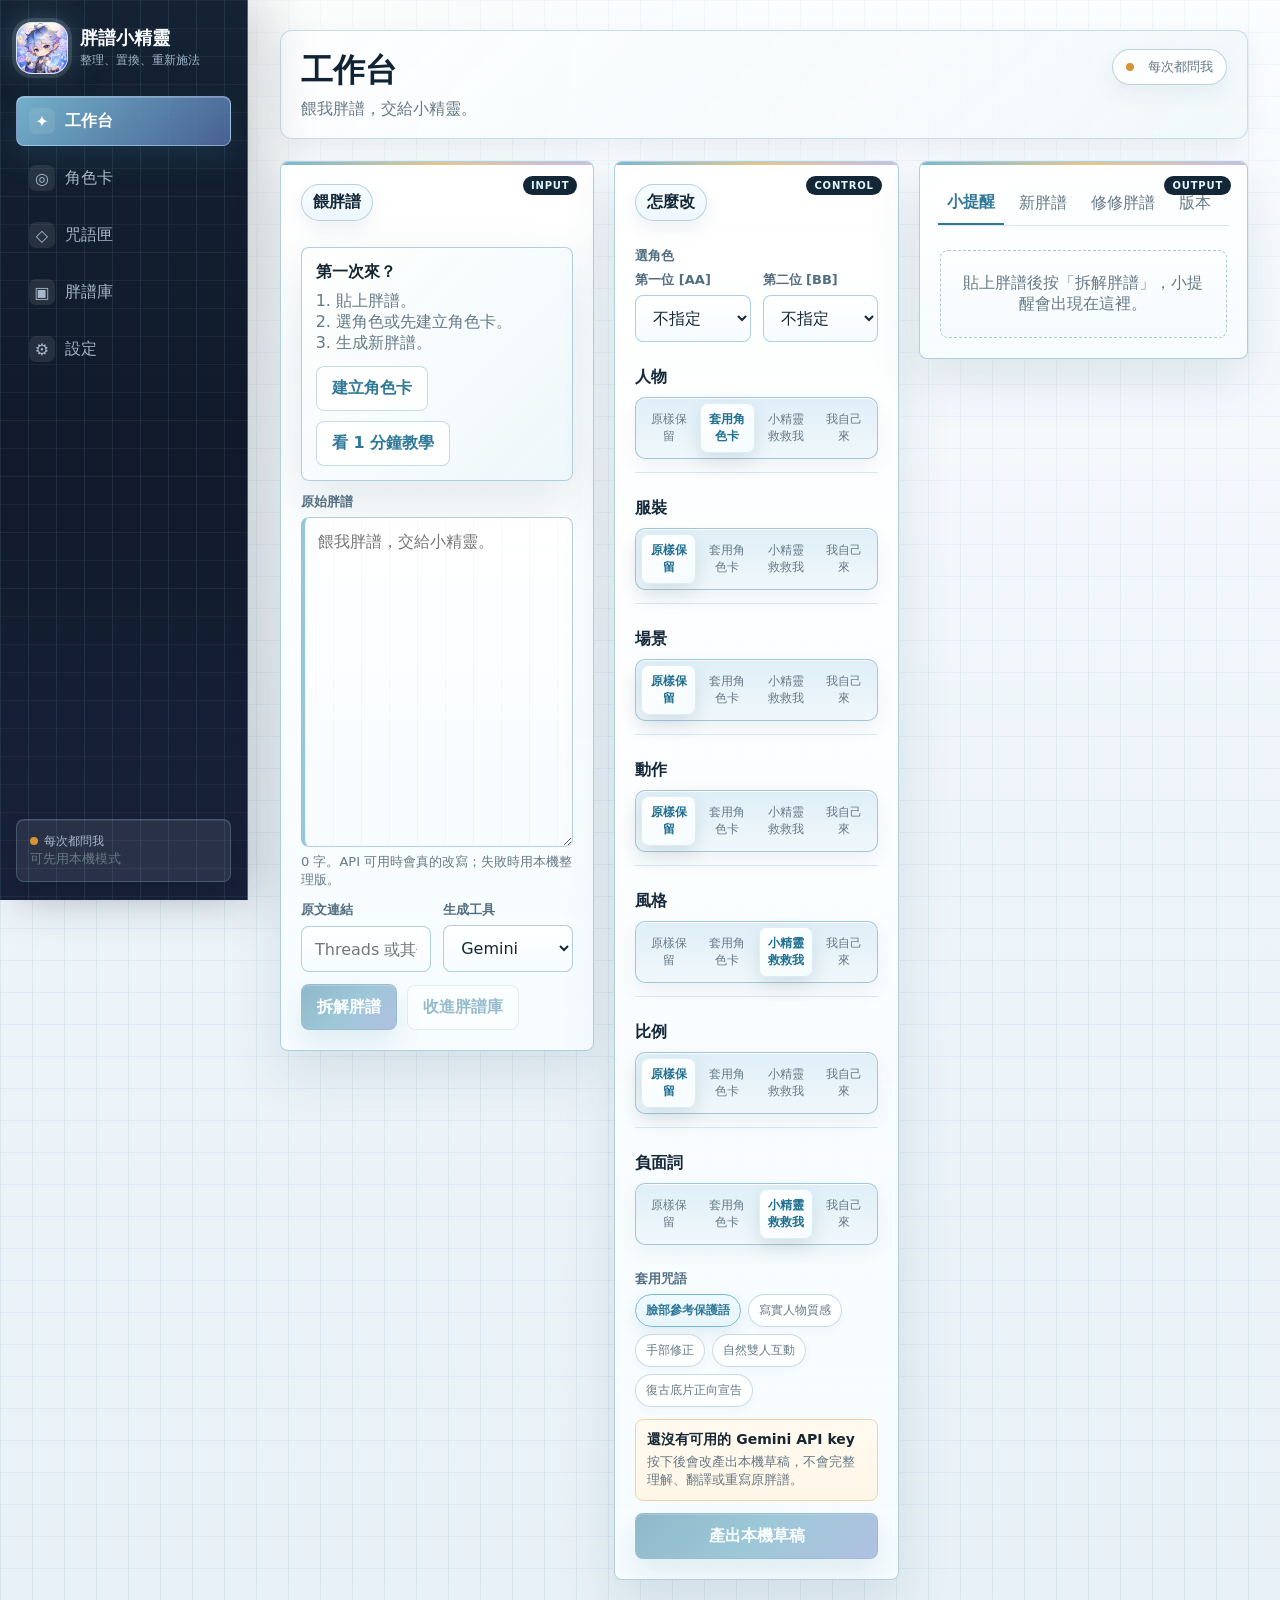
==== index.html @ e5010c1f "Initial prompt fairy app" ====
<!doctype html>
<html lang="zh-Hant">
  <head>
    <meta charset="UTF-8" />
    <meta name="viewport" content="width=device-width, initial-scale=1.0" />
    <meta
      name="description"
      content="胖譜小精靈是 local-first 的 AI 圖像 prompt 置換、整理與版本管理工具。"
    />
    <meta name="theme-color" content="#dceef6" />
    <title>胖譜小精靈</title>
    <link rel="manifest" href="./manifest.webmanifest" />
    <link rel="icon" href="./assets/sprite-icon.png" />
    <link rel="apple-touch-icon" href="./assets/sprite-icon.png" />
    <link rel="stylesheet" href="./styles.css" />
  </head>
  <body>
    <div id="app"></div>
    <script src="./app.js?v=web-9"></script>
  </body>
</html>
---- styles.css ----
:root {
  color-scheme: light;
  --bg: #f3f7fb;
  --panel: #ffffff;
  --panel-soft: #eef6fb;
  --ink-soft: #f8fbfd;
  --line: #d6e4ec;
  --line-strong: #afc8d8;
  --text: #162632;
  --muted: #667985;
  --blue: #78b8d2;
  --blue-deep: #2f7898;
  --indigo: #536fa8;
  --violet: #b7a8dc;
  --gold: #d8b76a;
  --amber: #d59435;
  --green: #51936f;
  --red: #c65d66;
  --shadow: 0 20px 48px rgba(37, 74, 96, 0.13);
  --shadow-soft: 0 8px 22px rgba(37, 74, 96, 0.08);
  --radius: 8px;
  --sidebar: 248px;
  font-family:
    "Inter", "Noto Sans TC", "Microsoft JhengHei", "PingFang TC", system-ui, sans-serif;
}

* {
  box-sizing: border-box;
}

html,
body,
#app {
  min-height: 100%;
}

body {
  margin: 0;
  background:
    linear-gradient(90deg, rgba(47, 120, 152, 0.09) 1px, transparent 1px),
    linear-gradient(180deg, rgba(83, 111, 168, 0.08) 1px, transparent 1px),
    linear-gradient(135deg, rgba(216, 183, 106, 0.1), transparent 34rem),
    linear-gradient(180deg, #f7fbff 0%, #eef5fa 44%, #e8f1f7 100%);
  background-size: 32px 32px, 32px 32px, auto, auto;
  color: var(--text);
}

body::before {
  content: "";
  position: fixed;
  inset: 0;
  pointer-events: none;
  background:
    linear-gradient(120deg, rgba(255, 255, 255, 0.78), transparent 28%),
    linear-gradient(180deg, rgba(255, 255, 255, 0.46), rgba(255, 255, 255, 0));
  z-index: -1;
}

button,
input,
select,
textarea {
  font: inherit;
}

button {
  cursor: pointer;
}

.app-shell {
  display: grid;
  grid-template-columns: var(--sidebar) minmax(0, 1fr);
  min-height: 100vh;
}

.sidebar {
  border-right: 1px solid rgba(148, 190, 214, 0.42);
  background:
    linear-gradient(90deg, rgba(120, 184, 210, 0.12) 1px, transparent 1px),
    linear-gradient(180deg, rgba(255, 255, 255, 0.05) 1px, transparent 1px),
    linear-gradient(180deg, #152234 0%, #101a2a 48%, #18213a 100%);
  background-size: 28px 28px, 28px 28px, auto;
  backdrop-filter: blur(18px);
  padding: 22px 16px;
  position: sticky;
  top: 0;
  height: 100vh;
  box-shadow: 18px 0 48px rgba(20, 31, 48, 0.18);
}

.brand {
  display: flex;
  align-items: center;
  gap: 12px;
  margin-bottom: 22px;
}

.sprite-mark-frame {
  width: 52px;
  height: 52px;
  border-radius: 16px;
  border: 1px solid rgba(213, 230, 255, 0.84);
  box-shadow:
    0 16px 32px rgba(0, 0, 0, 0.28),
    0 0 0 4px rgba(255, 255, 255, 0.13),
    0 0 30px rgba(120, 184, 210, 0.42);
  display: grid;
  place-items: center;
  overflow: hidden;
  flex: 0 0 auto;
  background: #dfeeff;
}

.sprite-mark {
  width: 100%;
  height: 100%;
  object-fit: cover;
  object-position: center;
  display: block;
  transform: scale(1.13);
}

.brand h1 {
  font-size: 18px;
  line-height: 1.2;
  margin: 0;
  color: #f7fbff;
  font-weight: 850;
}

.brand p {
  margin: 3px 0 0;
  color: #9fb4c9;
  font-size: 12px;
}

.nav {
  display: grid;
  gap: 7px;
}

.nav button,
.mobile-tab button {
  border: 0;
  background: transparent;
  color: #a8b7c9;
}

.nav button {
  display: flex;
  align-items: center;
  gap: 10px;
  width: 100%;
  padding: 11px 12px;
  border-radius: var(--radius);
  text-align: left;
  border: 1px solid transparent;
  transition: background 0.16s ease, border-color 0.16s ease, color 0.16s ease, box-shadow 0.16s ease;
}

.nav button:hover {
  background: rgba(255, 255, 255, 0.08);
  border-color: rgba(120, 184, 210, 0.28);
  color: #ffffff;
}

.nav button.active {
  background:
    linear-gradient(135deg, rgba(120, 184, 210, 0.95), rgba(83, 111, 168, 0.82));
  border-color: rgba(213, 230, 255, 0.42);
  color: #ffffff;
  font-weight: 800;
  box-shadow:
    0 12px 28px rgba(38, 92, 120, 0.28),
    inset 0 1px 0 rgba(255, 255, 255, 0.24);
}

.nav-icon {
  width: 26px;
  height: 26px;
  display: inline-grid;
  place-items: center;
  border-radius: 7px;
  background: rgba(255, 255, 255, 0.09);
  color: inherit;
  text-align: center;
}

.sidebar-footer {
  position: absolute;
  left: 16px;
  right: 16px;
  bottom: 18px;
  padding: 13px;
  border: 1px solid rgba(148, 190, 214, 0.28);
  border-radius: var(--radius);
  background: rgba(255, 255, 255, 0.08);
  box-shadow:
    inset 0 1px 0 rgba(255, 255, 255, 0.1),
    0 14px 30px rgba(0, 0, 0, 0.12);
  font-size: 12px;
  color: #a8b7c9;
}

.status-dot {
  display: inline-block;
  width: 8px;
  height: 8px;
  border-radius: 50%;
  margin-right: 6px;
  background: var(--amber);
}

.status-dot.green {
  background: var(--green);
}

.main {
  padding: 30px 32px;
  min-width: 0;
}

.page-header {
  display: flex;
  justify-content: space-between;
  align-items: flex-start;
  gap: 18px;
  margin-bottom: 22px;
  padding: 18px 20px;
  border: 1px solid rgba(188, 212, 226, 0.78);
  border-radius: 12px;
  background:
    linear-gradient(135deg, rgba(255, 255, 255, 0.9), rgba(241, 249, 253, 0.84)),
    linear-gradient(90deg, rgba(120, 184, 210, 0.12), rgba(216, 183, 106, 0.1));
  box-shadow: var(--shadow-soft);
}

.page-header h2 {
  margin: 0 0 6px;
  font-size: 32px;
  letter-spacing: 0;
  color: #102435;
}

.page-header p {
  margin: 0;
  color: var(--muted);
}

.mode-pill {
  display: inline-flex;
  align-items: center;
  gap: 8px;
  padding: 8px 13px;
  border: 1px solid rgba(175, 200, 216, 0.8);
  border-radius: 999px;
  background: rgba(255, 255, 255, 0.78);
  box-shadow: var(--shadow-soft);
  color: var(--muted);
  font-size: 13px;
  white-space: nowrap;
}

.workbench-grid {
  display: grid;
  grid-template-columns: minmax(280px, 1.05fr) minmax(280px, 0.95fr) minmax(320px, 1.1fr);
  gap: 20px;
  align-items: start;
}

.panel,
.card,
.guide-card,
.form-box {
  border: 1px solid rgba(170, 203, 220, 0.92);
  background:
    linear-gradient(180deg, rgba(255, 255, 255, 0.98), rgba(247, 252, 255, 0.94));
  border-radius: var(--radius);
  box-shadow:
    0 22px 54px rgba(37, 74, 96, 0.12),
    inset 0 1px 0 rgba(255, 255, 255, 0.9);
}

.panel {
  padding: 22px 20px 20px;
  position: relative;
  overflow: hidden;
}

.panel::before,
.form-box::before,
.card::before {
  content: "";
  position: absolute;
  inset: 0 0 auto;
  height: 3px;
  background: linear-gradient(90deg, rgba(120, 184, 210, 1), rgba(216, 183, 106, 0.76), rgba(183, 168, 220, 0.74));
  opacity: 1;
}

.workbench-grid > .panel::after {
  position: absolute;
  top: 14px;
  right: 16px;
  padding: 4px 8px;
  border-radius: 999px;
  background: #132737;
  color: #dff6ff;
  font-size: 10px;
  font-weight: 850;
  letter-spacing: 0.08em;
}

.workbench-grid > .panel:nth-child(1)::after {
  content: "INPUT";
}

.workbench-grid > .panel:nth-child(2)::after {
  content: "CONTROL";
}

.workbench-grid > .panel:nth-child(3)::after {
  content: "OUTPUT";
}

.panel h3,
.form-box h3 {
  width: fit-content;
  margin: 0 0 14px;
  padding: 7px 11px;
  border: 1px solid rgba(170, 203, 220, 0.86);
  border-radius: 999px;
  background:
    linear-gradient(180deg, #f7fcff, #edf7fb);
  font-size: 16px;
  color: #132737;
  letter-spacing: 0;
  box-shadow: 0 8px 18px rgba(37, 74, 96, 0.08);
}

.stack {
  display: grid;
  gap: 12px;
}

.row {
  display: flex;
  gap: 10px;
  align-items: center;
  flex-wrap: wrap;
}

.field {
  display: grid;
  gap: 6px;
}

.field label {
  color: #526e80;
  font-size: 13px;
  font-weight: 850;
}

.field input,
.field select,
.field textarea {
  width: 100%;
  border: 1px solid rgba(176, 207, 224, 0.98);
  background:
    linear-gradient(180deg, rgba(255, 255, 255, 0.99), rgba(246, 252, 255, 0.99));
  color: var(--text);
  border-radius: var(--radius);
  padding: 12px 13px;
  outline: none;
  box-shadow: inset 0 1px 0 rgba(255, 255, 255, 0.86);
  transition: border-color 0.16s ease, box-shadow 0.16s ease, background 0.16s ease;
}

.field input:focus,
.field select:focus,
.field textarea:focus {
  border-color: var(--blue);
  box-shadow:
    0 0 0 3px rgba(120, 184, 210, 0.17),
    0 8px 22px rgba(37, 74, 96, 0.08);
}

textarea {
  resize: vertical;
  min-height: 116px;
}

.prompt-input {
  min-height: 330px;
  border-left: 4px solid rgba(120, 184, 210, 0.78) !important;
  background:
    linear-gradient(90deg, rgba(120, 184, 210, 0.08) 0 1px, transparent 1px),
    linear-gradient(180deg, #ffffff, #f8fcff) !important;
  background-size: 28px 28px, auto !important;
  line-height: 1.55;
}

.output-box {
  min-height: 330px;
  white-space: pre-wrap;
  border-left: 4px solid rgba(216, 183, 106, 0.78) !important;
  line-height: 1.55;
}

.hint {
  color: var(--muted);
  font-size: 13px;
}

.btn {
  border: 1px solid rgba(198, 217, 228, 0.88);
  border-radius: var(--radius);
  padding: 11px 15px;
  background:
    linear-gradient(180deg, #ffffff, #f1f8fb);
  color: var(--blue-deep);
  font-weight: 800;
  letter-spacing: 0;
  transition: transform 0.15s ease, box-shadow 0.15s ease, background 0.15s ease, border-color 0.15s ease;
}

.btn:hover {
  transform: translateY(-1px);
  border-color: rgba(120, 184, 210, 0.72);
  box-shadow: 0 10px 20px rgba(52, 95, 115, 0.12);
}

.btn:disabled {
  cursor: not-allowed;
  opacity: 0.48;
  transform: none;
  box-shadow: none;
}

.btn.primary {
  border-color: rgba(47, 120, 152, 0.88);
  background:
    linear-gradient(135deg, #1f6f91, #3b8ead 50%, #657fc1);
  color: #fff;
  box-shadow:
    0 14px 28px rgba(47, 120, 152, 0.26),
    inset 0 1px 0 rgba(255, 255, 255, 0.2);
}

.panel .btn.primary {
  min-height: 46px;
  font-size: 16px;
}

.btn.secondary {
  border-color: rgba(198, 217, 228, 0.95);
  background: rgba(255, 255, 255, 0.88);
}

.btn.danger {
  background: #fff0f0;
  color: var(--red);
  border-color: #f0caca;
}

.guide-card {
  padding: 14px;
  background:
    linear-gradient(135deg, rgba(255, 255, 255, 0.98), rgba(238, 248, 251, 0.94)),
    linear-gradient(90deg, rgba(216, 183, 106, 0.12), rgba(120, 184, 210, 0.12));
}

.guide-card strong {
  display: block;
  margin-bottom: 6px;
}

.guide-card ol {
  margin: 8px 0 12px 20px;
  padding: 0;
  color: var(--muted);
}

.segment {
  display: grid;
  grid-template-columns: repeat(4, minmax(0, 1fr));
  gap: 4px;
  padding: 5px;
  border: 1px solid rgba(158, 195, 215, 0.94);
  border-radius: 10px;
  background:
    linear-gradient(180deg, rgba(222, 238, 247, 0.96), rgba(239, 247, 251, 0.96));
  box-shadow:
    inset 0 1px 0 rgba(255, 255, 255, 0.86),
    0 8px 20px rgba(37, 74, 96, 0.07);
}

.segment button {
  border: 0;
  border-radius: 8px;
  min-height: 44px;
  padding: 8px 6px;
  background: transparent;
  color: var(--muted);
  font-size: 12px;
  transition: background 0.14s ease, color 0.14s ease, box-shadow 0.14s ease;
}

.segment button:hover {
  background: rgba(255, 255, 255, 0.58);
  color: var(--blue-deep);
}

.segment button.active {
  background:
    linear-gradient(135deg, #ffffff, #f4fbff);
  color: #1f6f91;
  font-weight: 800;
  box-shadow:
    0 8px 18px rgba(54, 92, 110, 0.15),
    inset 0 0 0 1px rgba(120, 184, 210, 0.22);
}

.setting-row {
  display: grid;
  gap: 9px;
  padding: 13px 0;
  border-bottom: 1px solid rgba(214, 228, 236, 0.82);
}

.setting-row:last-child {
  border-bottom: 0;
}

.setting-row > span {
  font-weight: 800;
  color: #142839;
}

.chips {
  display: flex;
  gap: 7px;
  flex-wrap: wrap;
}

.chip {
  display: inline-flex;
  align-items: center;
  gap: 6px;
  border: 1px solid rgba(198, 217, 228, 0.96);
  border-radius: 999px;
  padding: 7px 10px;
  background: rgba(255, 255, 255, 0.78);
  color: var(--muted);
  font-size: 12px;
  box-shadow: 0 3px 10px rgba(37, 74, 96, 0.04);
  transition: border-color 0.15s ease, background 0.15s ease, color 0.15s ease, transform 0.15s ease;
}

.chip:hover {
  border-color: rgba(120, 184, 210, 0.72);
  color: var(--blue-deep);
  transform: translateY(-1px);
}

.chip.active {
  border-color: var(--blue);
  background:
    linear-gradient(180deg, #effaff, #e7f5fb);
  color: var(--blue-deep);
  font-weight: 800;
  box-shadow: 0 6px 16px rgba(47, 120, 152, 0.13);
}

.chip.green {
  background: #eef8f1;
  color: var(--green);
}

.chip.amber {
  background: #fff7ea;
  color: var(--amber);
}

.chip.gray {
  background: #f3f5f6;
}

.tabs {
  display: flex;
  gap: 6px;
  border-bottom: 1px solid rgba(214, 228, 236, 0.86);
  margin: -2px -2px 12px;
  overflow-x: auto;
}

.tabs button {
  border: 0;
  background: transparent;
  padding: 10px 9px;
  color: var(--muted);
  white-space: nowrap;
  border-radius: 7px 7px 0 0;
  transition: background 0.14s ease, color 0.14s ease;
}

.tabs button:hover {
  background: rgba(238, 246, 251, 0.7);
  color: var(--blue-deep);
}

.tabs button.active {
  color: var(--blue-deep);
  font-weight: 800;
  background: rgba(255, 255, 255, 0.78);
  border-bottom: 2px solid var(--blue-deep);
}

.notice {
  display: grid;
  gap: 4px;
  padding: 11px;
  border-radius: var(--radius);
  border: 1px solid rgba(198, 217, 228, 0.92);
  background:
    linear-gradient(180deg, rgba(247, 252, 254, 0.96), rgba(240, 248, 251, 0.92));
  box-shadow: inset 0 1px 0 rgba(255, 255, 255, 0.72);
}

.notice.warning {
  border-color: #f1d2a7;
  background:
    linear-gradient(180deg, #fffaf0, #fff6e7);
}

.notice.success {
  border-color: #bddfc9;
  background:
    linear-gradient(180deg, #f4fcf6, #edf8f1);
}

.notice.risk {
  border-color: #efc2c2;
  background:
    linear-gradient(180deg, #fff5f5, #ffeeee);
}

.notice strong {
  font-size: 14px;
}

.notice span {
  color: var(--muted);
  font-size: 13px;
}

.cards-grid {
  display: grid;
  grid-template-columns: repeat(auto-fill, minmax(245px, 1fr));
  gap: 14px;
}

.card {
  padding: 14px;
  display: grid;
  gap: 10px;
  position: relative;
  overflow: hidden;
}

.card-header {
  display: flex;
  gap: 10px;
  align-items: center;
}

.avatar-frame,
.avatar-placeholder,
.cover {
  width: 52px;
  height: 52px;
  border-radius: var(--radius);
  background:
    linear-gradient(135deg, rgba(125, 183, 205, 0.36), rgba(184, 169, 219, 0.34)),
    #eef5f8;
  border: 1px solid var(--line);
  flex: 0 0 auto;
}

.avatar-frame {
  overflow: hidden;
  position: relative;
}

.avatar-img {
  width: 100%;
  height: 100%;
  object-fit: cover;
  display: block;
  transform-origin: center;
}

.avatar-placeholder {
  width: 100%;
  height: 100%;
  border: 0;
}

.avatar-editor {
  display: grid;
  gap: 8px;
  padding: 10px;
  border: 1px solid rgba(198, 217, 228, 0.92);
  border-radius: var(--radius);
  background: rgba(246, 251, 254, 0.82);
}

.avatar-editor label {
  display: grid;
  grid-template-columns: 44px minmax(0, 1fr);
  gap: 10px;
  align-items: center;
  color: var(--muted);
  font-size: 12px;
  font-weight: 800;
}

.avatar-editor input {
  width: 100%;
}

.cover {
  width: 100%;
  height: 126px;
  object-fit: cover;
}

.card h3 {
  margin: 0;
  font-size: 16px;
}

.card p {
  margin: 0;
  color: var(--muted);
  font-size: 13px;
}

.form-box {
  padding: 16px;
  margin-bottom: 16px;
  position: relative;
  overflow: hidden;
}

.form-actions {
  margin-top: 18px;
  padding-top: 16px;
  border-top: 1px solid rgba(214, 228, 236, 0.86);
}

.two-col {
  display: grid;
  grid-template-columns: repeat(2, minmax(0, 1fr));
  gap: 12px;
}

.three-col {
  display: grid;
  grid-template-columns: repeat(3, minmax(0, 1fr));
  gap: 12px;
}

.empty {
  padding: 22px;
  border: 1px dashed var(--line-strong);
  border-radius: var(--radius);
  text-align: center;
  color: var(--muted);
  background:
    linear-gradient(180deg, rgba(255, 255, 255, 0.72), rgba(242, 248, 252, 0.68));
}

.mobile-tab {
  display: none;
}

.file-preview {
  width: 100%;
  max-height: 220px;
  object-fit: cover;
  border-radius: var(--radius);
  border: 1px solid rgba(198, 217, 228, 0.96);
  box-shadow: var(--shadow-soft);
}

.paste-zone {
  min-height: 104px;
  border: 1px dashed rgba(175, 200, 216, 0.95);
  border-radius: var(--radius);
  background:
    linear-gradient(180deg, rgba(255, 255, 255, 0.74), rgba(240, 248, 251, 0.74));
  display: grid;
  place-items: center;
  text-align: center;
  color: var(--muted);
  padding: 14px;
}

.paste-zone:focus {
  outline: none;
  border-color: var(--blue);
  box-shadow: 0 0 0 3px rgba(125, 183, 205, 0.18);
}

.modal-backdrop {
  position: fixed;
  inset: 0;
  background: rgba(20, 31, 38, 0.44);
  display: grid;
  place-items: center;
  z-index: 40;
  padding: 18px;
}

.modal {
  width: min(560px, 100%);
  background: #fff;
  border: 1px solid var(--line);
  border-radius: 12px;
  box-shadow: var(--shadow);
  padding: 18px;
}

.modal h3 {
  margin: 0 0 10px;
}

.modal-list {
  display: grid;
  gap: 10px;
  margin: 14px 0;
}

.modal-list div {
  padding: 12px;
  border: 1px solid var(--line);
  border-radius: var(--radius);
  background: #f8fbfc;
}

.sr-only {
  position: absolute;
  width: 1px;
  height: 1px;
  padding: 0;
  margin: -1px;
  overflow: hidden;
  clip: rect(0, 0, 0, 0);
  white-space: nowrap;
  border: 0;
}

@media (max-width: 1180px) {
  .workbench-grid {
    grid-template-columns: 1fr;
  }

  .prompt-input,
  .output-box {
    min-height: 220px;
  }
}

@media (max-width: 760px) {
  .app-shell {
    display: block;
    padding-bottom: 72px;
  }

  .sidebar {
    display: none;
  }

  .main {
    padding: 18px 14px;
  }

  .page-header {
    display: grid;
  }

  .page-header h2 {
    font-size: 24px;
  }

  .two-col,
  .three-col {
    grid-template-columns: 1fr;
  }

  .segment {
    grid-template-columns: repeat(2, minmax(0, 1fr));
  }

  .mobile-tab {
    position: fixed;
    left: 10px;
    right: 10px;
    bottom: 10px;
    display: grid;
    grid-template-columns: repeat(5, 1fr);
    gap: 3px;
    border: 1px solid rgba(120, 184, 210, 0.28);
    border-radius: 14px;
    padding: 5px;
    background: rgba(18, 31, 48, 0.92);
    backdrop-filter: blur(14px);
    box-shadow: var(--shadow);
    z-index: 20;
  }

  .mobile-tab button {
    padding: 8px 2px;
    border-radius: 10px;
    font-size: 12px;
    color: #a8b7c9;
  }

  .mobile-tab button.active {
    background: linear-gradient(135deg, rgba(120, 184, 210, 0.95), rgba(83, 111, 168, 0.82));
    color: #fff;
    font-weight: 800;
  }
}
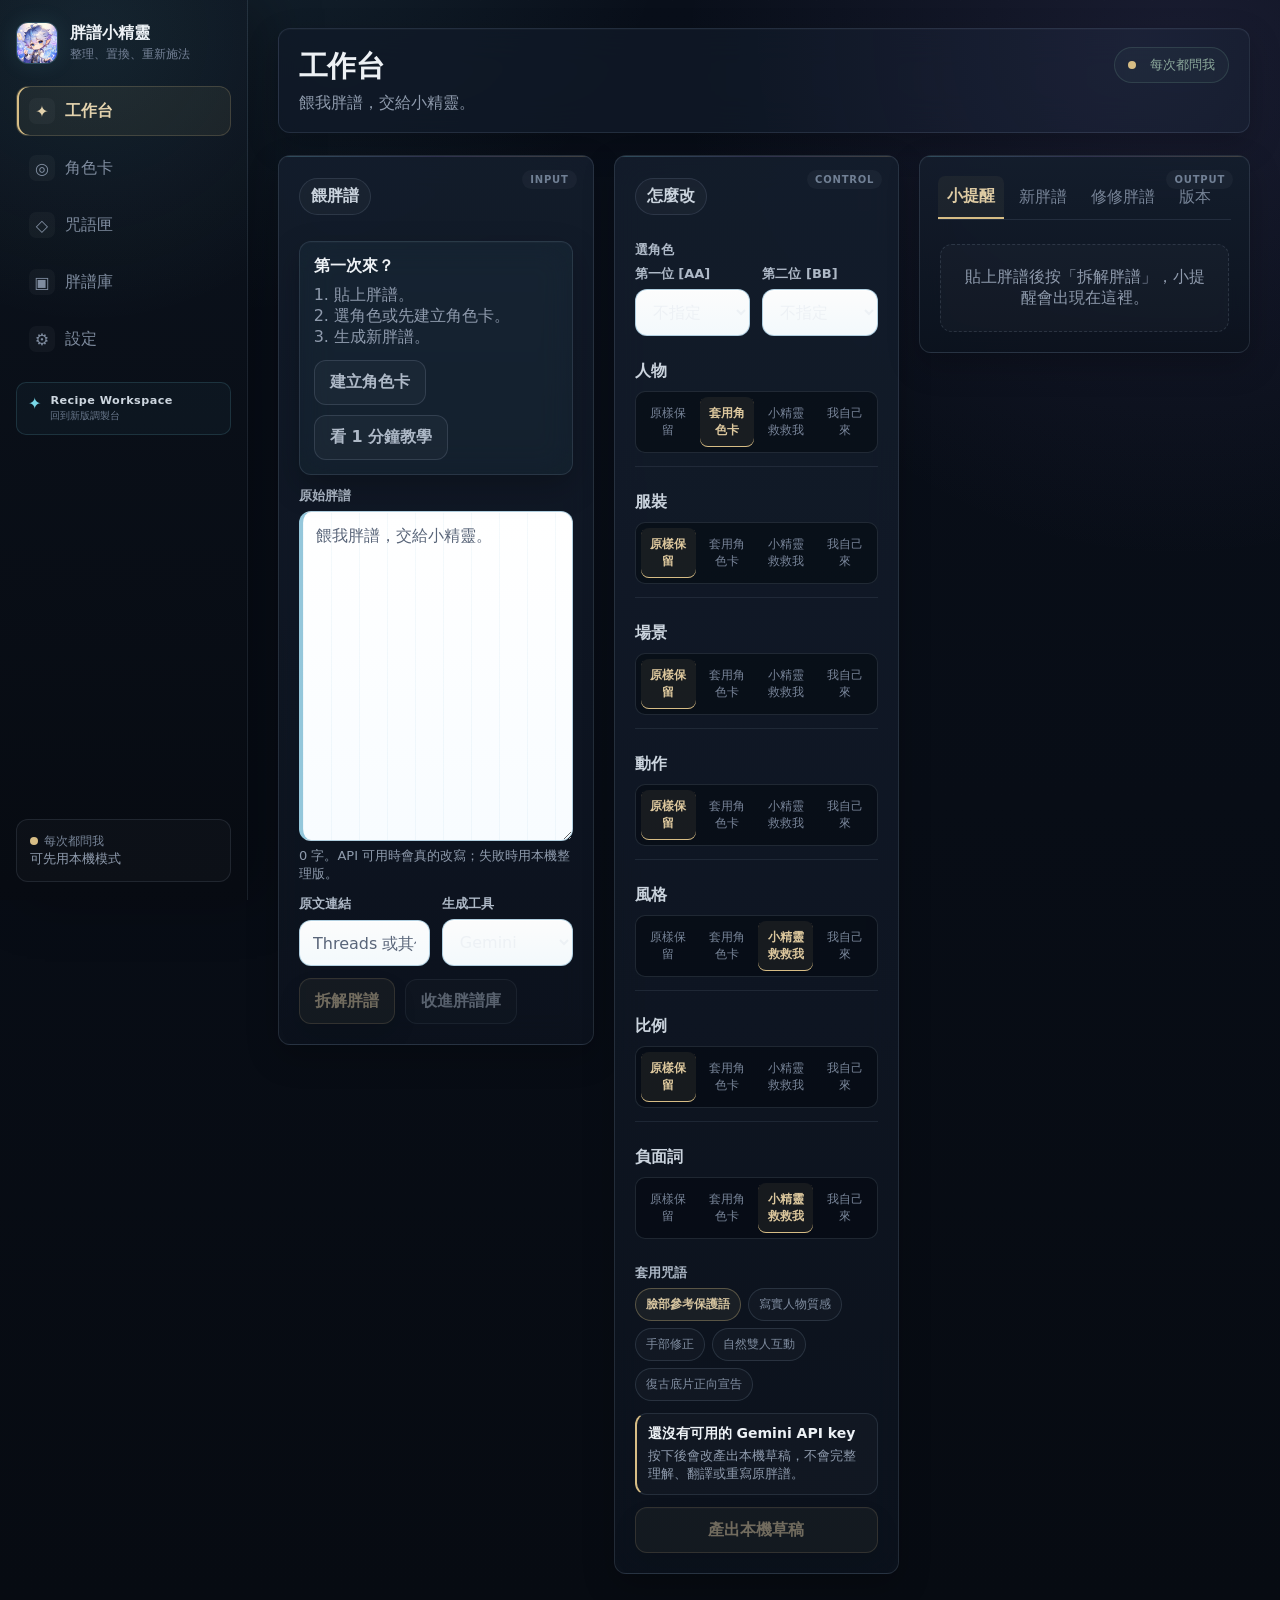
==== commit 151c6f25: "Add Beam homepage and restore page navigation" ====
--- a/index.html
+++ b/index.html
@@ -7,12 +7,13 @@
       name="description"
       content="胖譜小精靈是 local-first 的 AI 圖像 prompt 置換、整理與版本管理工具。"
     />
-    <meta name="theme-color" content="#dceef6" />
+    <meta name="theme-color" content="#090e18" />
     <title>胖譜小精靈</title>
     <link rel="manifest" href="./manifest.webmanifest" />
     <link rel="icon" href="./assets/sprite-icon.png" />
     <link rel="apple-touch-icon" href="./assets/sprite-icon.png" />
     <link rel="stylesheet" href="./styles.css" />
+    <link rel="stylesheet" href="./theme-arcane.css" />
   </head>
   <body>
     <div id="app"></div>
--- a/theme-arcane.css
+++ b/theme-arcane.css
@@ -0,0 +1,405 @@
+:root {
+  color-scheme: dark;
+  --bg: #080d16;
+  --panel: rgba(17, 26, 40, 0.86);
+  --panel-soft: rgba(20, 30, 45, 0.72);
+  --ink-soft: #111a28;
+  --line: rgba(166, 185, 208, 0.15);
+  --line-strong: rgba(166, 185, 208, 0.28);
+  --text: #edf1f5;
+  --muted: #8f9bad;
+  --blue: #78d7e8;
+  --blue-deep: #9adce7;
+  --indigo: #8f7bd5;
+  --violet: #8f7bd5;
+  --gold: #d7bd85;
+  --amber: #d7bd85;
+  --green: #7fb49c;
+  --red: #c47f86;
+  --shadow: 0 26px 72px rgba(0, 0, 0, 0.32);
+  --shadow-soft: 0 12px 32px rgba(0, 0, 0, 0.22);
+  --radius: 12px;
+}
+
+body {
+  color: var(--text);
+  background:
+    radial-gradient(circle at 16% -10%, rgba(120, 215, 232, 0.11), transparent 30rem),
+    radial-gradient(circle at 92% 4%, rgba(143, 123, 213, 0.12), transparent 31rem),
+    linear-gradient(180deg, #090f1a, #070b12);
+  background-size: auto;
+}
+
+body::before {
+  opacity: 0.25;
+  background:
+    linear-gradient(rgba(255, 255, 255, 0.023) 1px, transparent 1px),
+    linear-gradient(90deg, rgba(255, 255, 255, 0.023) 1px, transparent 1px);
+  background-size: 48px 48px;
+  mask-image: linear-gradient(to bottom, black, transparent 82%);
+}
+
+::selection {
+  background: rgba(143, 123, 213, 0.42);
+  color: #fff;
+}
+
+.sidebar {
+  border-right-color: rgba(166, 185, 208, 0.12);
+  background:
+    radial-gradient(circle at 36% 4%, rgba(120, 215, 232, 0.09), transparent 18rem),
+    linear-gradient(180deg, rgba(12, 19, 30, 0.98), rgba(7, 11, 18, 0.99));
+  background-size: auto;
+  box-shadow: 18px 0 54px rgba(0, 0, 0, 0.26);
+}
+
+.sprite-mark-frame {
+  width: 42px;
+  height: 42px;
+  border-color: rgba(120, 215, 232, 0.28);
+  border-radius: 12px;
+  background: #111a28;
+  box-shadow: inset 0 1px 0 rgba(255, 255, 255, 0.06), 0 0 22px rgba(120, 215, 232, 0.1);
+}
+
+.brand h1 {
+  color: #edf2f6;
+  font-size: 16px;
+}
+
+.brand p {
+  color: #748196;
+}
+
+.nav button,
+.mobile-tab button {
+  color: #7f8c9f;
+}
+
+.nav button:hover {
+  border-color: rgba(120, 215, 232, 0.18);
+  background: rgba(120, 215, 232, 0.05);
+  color: #dce5ed;
+}
+
+.nav button.active {
+  border-color: rgba(215, 189, 133, 0.2);
+  background: rgba(215, 189, 133, 0.07);
+  color: #e3d2ad;
+  box-shadow: inset 2px 0 0 var(--gold);
+}
+
+.nav-icon {
+  background: rgba(255, 255, 255, 0.035);
+}
+
+.workspace-return {
+  margin-top: 18px;
+  padding: 11px;
+  display: grid;
+  grid-template-columns: auto 1fr;
+  gap: 9px;
+  border: 1px solid rgba(120, 215, 232, 0.15);
+  border-radius: 10px;
+  background: rgba(120, 215, 232, 0.035);
+  color: #9ab1c0;
+  text-decoration: none;
+  transition: border-color 0.16s ease, background 0.16s ease;
+}
+
+.workspace-return:hover {
+  border-color: rgba(120, 215, 232, 0.32);
+  background: rgba(120, 215, 232, 0.07);
+}
+
+.workspace-return > span:first-child {
+  color: var(--blue);
+}
+
+.workspace-return > span:last-child {
+  display: grid;
+  gap: 2px;
+}
+
+.workspace-return strong {
+  color: #cdd6df;
+  font-size: 0.7rem;
+  letter-spacing: 0.04em;
+}
+
+.workspace-return small {
+  color: #68768a;
+  font-size: 0.65rem;
+}
+
+.sidebar-footer {
+  border-color: rgba(166, 185, 208, 0.13);
+  background: rgba(255, 255, 255, 0.025);
+  color: #778497;
+  box-shadow: none;
+}
+
+.main {
+  padding: 28px 30px;
+}
+
+.page-header {
+  border-color: rgba(166, 185, 208, 0.14);
+  background:
+    radial-gradient(circle at 88% 10%, rgba(143, 123, 213, 0.08), transparent 24rem),
+    rgba(17, 26, 40, 0.75);
+  box-shadow: var(--shadow-soft), inset 0 1px 0 rgba(255, 255, 255, 0.025);
+  backdrop-filter: blur(18px);
+}
+
+.page-header h2 {
+  color: #edf1f5;
+  font-size: 29px;
+  font-weight: 680;
+  letter-spacing: -0.025em;
+}
+
+.page-header p {
+  color: var(--muted);
+}
+
+.mode-pill {
+  border-color: rgba(127, 180, 156, 0.18);
+  background: rgba(127, 180, 156, 0.05);
+  color: #8ca89b;
+  box-shadow: none;
+}
+
+.panel,
+.card,
+.guide-card,
+.form-box {
+  border-color: rgba(166, 185, 208, 0.15);
+  background: linear-gradient(180deg, rgba(20, 30, 45, 0.86), rgba(12, 19, 30, 0.86));
+  box-shadow: var(--shadow-soft), inset 0 1px 0 rgba(255, 255, 255, 0.025);
+  backdrop-filter: blur(16px);
+}
+
+.panel::before,
+.form-box::before,
+.card::before {
+  height: 1px;
+  background: linear-gradient(90deg, rgba(120, 215, 232, 0.48), rgba(143, 123, 213, 0.36), rgba(215, 189, 133, 0.42));
+  opacity: 0.5;
+}
+
+.workbench-grid > .panel::after {
+  background: rgba(255, 255, 255, 0.035);
+  color: #718095;
+}
+
+.panel h3,
+.form-box h3 {
+  border-color: rgba(166, 185, 208, 0.14);
+  background: rgba(255, 255, 255, 0.03);
+  color: #cbd4de;
+  box-shadow: none;
+}
+
+.field label {
+  color: #aeb9c7;
+}
+
+input,
+select,
+textarea {
+  border-color: rgba(166, 185, 208, 0.16);
+  background: rgba(6, 11, 18, 0.58);
+  color: #dce3eb;
+  box-shadow: inset 0 1px 3px rgba(0, 0, 0, 0.18);
+}
+
+input::placeholder,
+textarea::placeholder {
+  color: #596579;
+}
+
+input:focus,
+select:focus,
+textarea:focus {
+  border-color: rgba(120, 215, 232, 0.58);
+  box-shadow: 0 0 0 3px rgba(120, 215, 232, 0.08), inset 0 1px 3px rgba(0, 0, 0, 0.18);
+}
+
+.output-box {
+  border-left-color: rgba(215, 189, 133, 0.58) !important;
+}
+
+.btn {
+  border-color: rgba(166, 185, 208, 0.17);
+  background: rgba(255, 255, 255, 0.035);
+  color: #aeb9c7;
+}
+
+.btn:hover {
+  border-color: rgba(120, 215, 232, 0.3);
+  background: rgba(120, 215, 232, 0.06);
+  color: #e1e8ef;
+  box-shadow: none;
+}
+
+.btn.primary {
+  border-color: rgba(215, 189, 133, 0.34);
+  background: rgba(215, 189, 133, 0.1);
+  color: #e2cfa7;
+  box-shadow: 0 12px 28px rgba(0, 0, 0, 0.2), inset 0 1px 0 rgba(255, 255, 255, 0.035);
+}
+
+.btn.secondary {
+  border-color: rgba(166, 185, 208, 0.17);
+  background: rgba(255, 255, 255, 0.03);
+}
+
+.btn.danger {
+  border-color: rgba(196, 127, 134, 0.18);
+  background: rgba(196, 127, 134, 0.06);
+  color: #c28d93;
+}
+
+.guide-card {
+  background: rgba(120, 215, 232, 0.035);
+}
+
+.segment {
+  border-color: rgba(166, 185, 208, 0.15);
+  background: rgba(4, 8, 14, 0.48);
+  box-shadow: none;
+}
+
+.segment button {
+  color: #788599;
+}
+
+.segment button:hover {
+  background: rgba(120, 215, 232, 0.04);
+  color: #b9cad6;
+}
+
+.segment button.active {
+  background: rgba(215, 189, 133, 0.08);
+  color: #dcc79d;
+  box-shadow: inset 0 -1px 0 var(--gold);
+}
+
+.setting-row {
+  border-bottom-color: rgba(166, 185, 208, 0.11);
+}
+
+.setting-row > span {
+  color: #cbd4de;
+}
+
+.chip {
+  border-color: rgba(166, 185, 208, 0.16);
+  background: rgba(255, 255, 255, 0.025);
+  color: #818ea1;
+  box-shadow: none;
+}
+
+.chip:hover,
+.chip.active {
+  border-color: rgba(215, 189, 133, 0.34);
+  background: rgba(215, 189, 133, 0.07);
+  color: #d4c39f;
+  box-shadow: none;
+}
+
+.chip.green,
+.chip.amber,
+.chip.gray {
+  background: rgba(255, 255, 255, 0.035);
+}
+
+.tabs {
+  border-bottom-color: rgba(166, 185, 208, 0.12);
+}
+
+.tabs button {
+  color: #778497;
+}
+
+.tabs button:hover {
+  background: rgba(120, 215, 232, 0.04);
+  color: #b8c8d5;
+}
+
+.tabs button.active {
+  border-bottom-color: var(--gold);
+  background: rgba(215, 189, 133, 0.055);
+  color: #dfcca4;
+}
+
+.notice,
+.notice.warning,
+.notice.success,
+.notice.risk {
+  border-color: rgba(166, 185, 208, 0.14);
+  background: rgba(255, 255, 255, 0.025);
+  box-shadow: none;
+}
+
+.notice.warning {
+  border-left: 2px solid var(--gold);
+}
+
+.notice.success {
+  border-left: 2px solid var(--green);
+}
+
+.notice.risk {
+  border-left: 2px solid var(--red);
+}
+
+.notice span,
+.card p,
+.hint {
+  color: var(--muted);
+}
+
+.avatar-frame,
+.avatar-placeholder,
+.cover {
+  border-color: rgba(166, 185, 208, 0.15);
+  background: rgba(120, 215, 232, 0.06);
+}
+
+.avatar-editor,
+.empty,
+.paste-zone,
+.modal-list div {
+  border-color: rgba(166, 185, 208, 0.16);
+  background: rgba(255, 255, 255, 0.025);
+}
+
+.modal-backdrop {
+  background: rgba(2, 5, 9, 0.72);
+  backdrop-filter: blur(8px);
+}
+
+.modal {
+  border-color: rgba(166, 185, 208, 0.18);
+  background: #111a28;
+  color: var(--text);
+}
+
+@media (max-width: 760px) {
+  .main {
+    padding: 16px 12px;
+  }
+
+  .mobile-tab {
+    border-color: rgba(166, 185, 208, 0.16);
+    background: rgba(7, 11, 18, 0.92);
+  }
+
+  .mobile-tab button.active {
+    background: rgba(215, 189, 133, 0.1);
+    color: #e0cda7;
+    box-shadow: inset 0 -1px 0 var(--gold);
+  }
+}
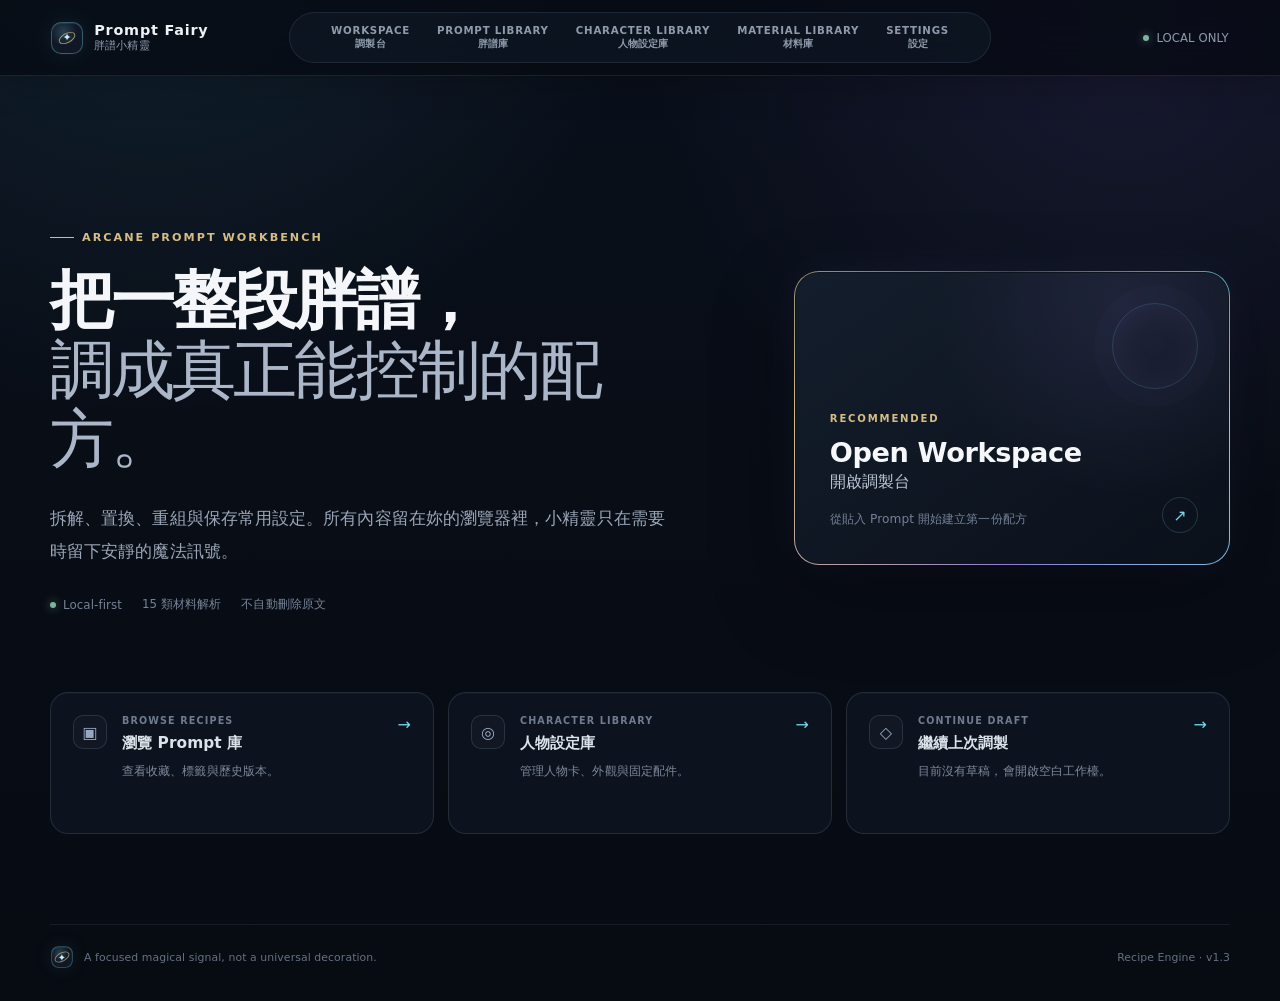
==== commit 530636f0: "Unify Prompt Fairy product shell" ====
--- a/index.html
+++ b/index.html
@@ -3,20 +3,18 @@
   <head>
     <meta charset="UTF-8" />
     <meta name="viewport" content="width=device-width, initial-scale=1.0" />
-    <meta
-      name="description"
-      content="胖譜小精靈是 local-first 的 AI 圖像 prompt 置換、整理與版本管理工具。"
-    />
     <meta name="theme-color" content="#090e18" />
-    <title>胖譜小精靈</title>
-    <link rel="manifest" href="./manifest.webmanifest" />
-    <link rel="icon" href="./assets/sprite-icon.png" />
-    <link rel="apple-touch-icon" href="./assets/sprite-icon.png" />
-    <link rel="stylesheet" href="./styles.css" />
-    <link rel="stylesheet" href="./theme-arcane.css" />
+    <meta name="robots" content="noindex" />
+    <title>正在開啟 Prompt Fairy</title>
+    <script>
+      const routeMap = { workbench: "workspace", phrases: "materials" };
+      const requested = location.hash.slice(1);
+      const route = routeMap[requested] || requested || "home";
+      location.replace(`./_experiments/recipe-engine-v1/index.html#${route}`);
+    </script>
   </head>
   <body>
-    <div id="app"></div>
-    <script src="./app.js?v=web-9"></script>
+    <p>正在開啟 Prompt Fairy／胖譜小精靈……</p>
+    <p><a href="./_experiments/recipe-engine-v1/index.html#home">沒有自動跳轉時，請點這裡。</a></p>
   </body>
 </html>
